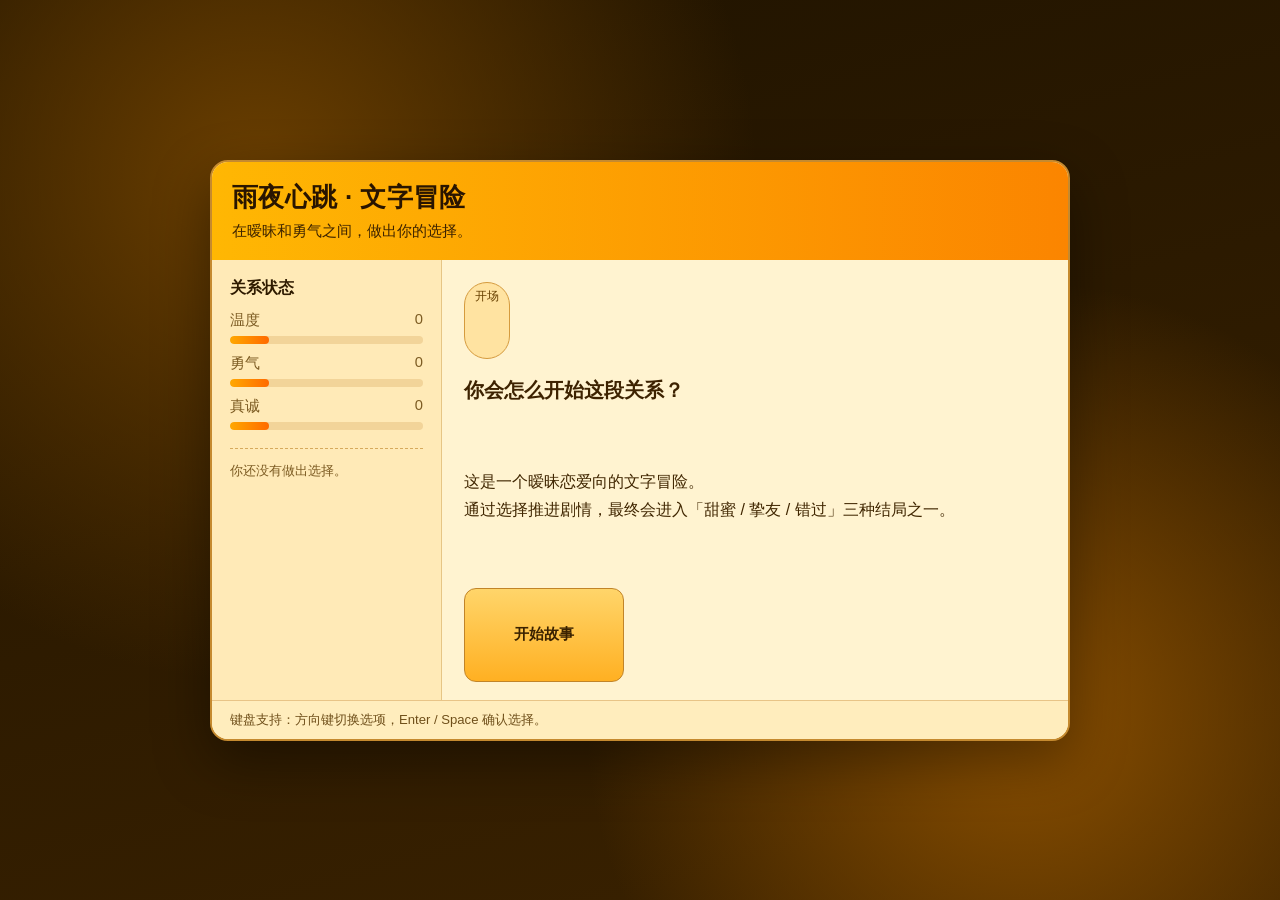
==== text_adventure_love/index.html @ 03f6a3eb "Add romance text adventure and Render static deployment config" ====
<!DOCTYPE html>
<html lang="zh-CN">
<head>
  <meta charset="UTF-8">
  <meta name="viewport" content="width=device-width, initial-scale=1.0">
  <title>雨夜心跳 · 文字冒险</title>
  <style>
    :root {
      --bg-1: #1f1300;
      --bg-2: #3b2200;
      --card: #fff3d0;
      --ink: #2f1b00;
      --accent: #ffb703;
      --accent-2: #fb8500;
      --line: #c58a2f;
      --muted: #7c5b22;
    }

    * {
      box-sizing: border-box;
    }

    body {
      margin: 0;
      min-height: 100vh;
      font-family: "Segoe UI", "Microsoft YaHei", sans-serif;
      background:
        radial-gradient(circle at 20% 20%, #6b3f00 0%, transparent 40%),
        radial-gradient(circle at 80% 80%, #8a4f00 0%, transparent 35%),
        linear-gradient(165deg, var(--bg-1), var(--bg-2));
      color: var(--ink);
      display: grid;
      place-items: center;
      padding: 20px;
    }

    .app {
      width: min(860px, 100%);
      background: var(--card);
      border: 2px solid var(--line);
      border-radius: 18px;
      box-shadow: 0 20px 55px rgb(0 0 0 / 40%);
      overflow: hidden;
    }

    .top {
      padding: 18px 20px;
      background: linear-gradient(90deg, var(--accent), var(--accent-2));
      color: #291500;
    }

    .title {
      margin: 0;
      font-size: clamp(1.2rem, 2.2vw, 1.6rem);
      letter-spacing: 0.4px;
      font-weight: 800;
    }

    .sub {
      margin: 6px 0 0;
      font-size: 0.95rem;
      opacity: 0.9;
    }

    .layout {
      display: grid;
      grid-template-columns: 230px 1fr;
      gap: 0;
    }

    .panel {
      border-right: 1px solid #e6c585;
      padding: 18px;
      background: #ffeab7;
    }

    .panel h2 {
      margin: 0 0 12px;
      font-size: 1rem;
    }

    .stat {
      margin: 10px 0;
      display: grid;
      gap: 6px;
    }

    .stat-row {
      display: flex;
      justify-content: space-between;
      font-size: 0.92rem;
      color: var(--muted);
    }

    .bar {
      height: 8px;
      background: #f2d499;
      border-radius: 999px;
      overflow: hidden;
    }

    .bar-fill {
      height: 100%;
      width: 0;
      border-radius: 999px;
      background: linear-gradient(90deg, #ffa800, #ff6a00);
      transition: width 180ms ease;
    }

    .history-box {
      margin-top: 18px;
      padding-top: 12px;
      border-top: 1px dashed #d6aa5d;
      font-size: 0.84rem;
      color: var(--muted);
      line-height: 1.45;
    }

    .story {
      padding: 22px 22px 18px;
      display: grid;
      gap: 16px;
      min-height: 440px;
    }

    .badge {
      display: inline-block;
      padding: 5px 10px;
      background: #ffe3a1;
      border: 1px solid #d59b3e;
      border-radius: 999px;
      font-size: 0.78rem;
      color: #684000;
      width: fit-content;
    }

    .scene-title {
      margin: 2px 0 0;
      font-size: clamp(1.05rem, 2vw, 1.25rem);
      color: #3d2200;
    }

    .scene-text {
      margin: 0;
      font-size: 1rem;
      line-height: 1.72;
      color: #402600;
      white-space: pre-line;
    }

    .choices {
      margin-top: auto;
      display: grid;
      gap: 10px;
    }

    .choice-btn,
    .action-btn {
      border: 1px solid #c18428;
      border-radius: 12px;
      padding: 11px 12px;
      font-size: 0.95rem;
      text-align: left;
      background: #fff7de;
      color: #3a2200;
      cursor: pointer;
      transition: transform 120ms ease, box-shadow 120ms ease, background 120ms ease;
    }

    .choice-btn:hover,
    .action-btn:hover {
      background: #fff0c8;
      transform: translateY(-1px);
    }

    .choice-btn.selected {
      background: #ffd577;
      border-color: #a36008;
      box-shadow: inset 0 0 0 2px #ffecbe;
    }

    .action-btn {
      width: fit-content;
      min-width: 160px;
      text-align: center;
      font-weight: 700;
      background: linear-gradient(180deg, #ffd56a, #ffb022);
    }

    .foot {
      border-top: 1px solid #e8c487;
      padding: 10px 18px;
      font-size: 0.82rem;
      color: #6f4f1a;
      background: #ffedbd;
    }

    .ending-card {
      background: #fff3d8;
      border: 1px solid #d9a14c;
      border-radius: 12px;
      padding: 14px;
    }

    .ending-title {
      margin: 0 0 8px;
      color: #5e3400;
      font-size: 1.05rem;
    }

    @media (max-width: 760px) {
      .layout {
        grid-template-columns: 1fr;
      }

      .panel {
        border-right: none;
        border-bottom: 1px solid #e6c585;
      }

      .story {
        min-height: 360px;
      }
    }
  </style>
</head>
<body>
  <main class="app">
    <header class="top">
      <h1 class="title">雨夜心跳 · 文字冒险</h1>
      <p class="sub">在暧昧和勇气之间，做出你的选择。</p>
    </header>

    <section class="layout">
      <aside class="panel">
        <h2>关系状态</h2>
        <div class="stat">
          <div class="stat-row"><span>温度</span><span id="warmth-label">0</span></div>
          <div class="bar"><div id="warmth-bar" class="bar-fill"></div></div>
        </div>
        <div class="stat">
          <div class="stat-row"><span>勇气</span><span id="courage-label">0</span></div>
          <div class="bar"><div id="courage-bar" class="bar-fill"></div></div>
        </div>
        <div class="stat">
          <div class="stat-row"><span>真诚</span><span id="sincerity-label">0</span></div>
          <div class="bar"><div id="sincerity-bar" class="bar-fill"></div></div>
        </div>

        <div class="history-box" id="history-box">你还没有做出选择。</div>
      </aside>

      <article class="story" id="story-root"></article>
    </section>

    <footer class="foot">
      键盘支持：方向键切换选项，Enter / Space 确认选择。
    </footer>
  </main>

  <script>
    const STORY = {
      opening: {
        badge: "第一幕",
        title: "雨夜站台",
        text: "晚自习后，突如其来的大雨把你和林月困在同一个公交站台。\n她的书包已经湿了半边，正抱着臂膀发呆。",
        options: [
          {
            text: "把伞递给她，一起走到站台里侧。",
            effects: { warmth: 1, courage: 1 },
            next: "umbrella_walk"
          },
          {
            text: "提议去便利店躲雨，顺便聊聊天。",
            effects: { courage: 1, sincerity: 1 },
            next: "store_chat"
          },
          {
            text: "先沉默，回家后再发消息解释。",
            effects: { sincerity: 1, warmth: -1 },
            next: "detour"
          }
        ]
      },
      umbrella_walk: {
        badge: "第二幕",
        title: "同一把伞",
        text: "雨声很近，你们肩膀偶尔碰到。林月笑着说，你今天好像比平时更大胆。",
        options: [
          {
            text: "把她送到小区门口，再目送她上楼。",
            effects: { warmth: 1 },
            next: "rehearsal"
          },
          {
            text: "在路口挥手告别，怕自己表现得太明显。",
            effects: { courage: 1, warmth: -1 },
            next: "rehearsal"
          }
        ]
      },
      store_chat: {
        badge: "第二幕",
        title: "暖灯便利店",
        text: "你们坐在热饮区，她说最近社团演出压力很大，怕上台失误。",
        options: [
          {
            text: "认真听她说完，告诉她你会去现场支持。",
            effects: { warmth: 1, sincerity: 1 },
            next: "rehearsal"
          },
          {
            text: "故意开点玩笑，让她先放松下来。",
            effects: { courage: 1 },
            next: "rehearsal"
          }
        ]
      },
      detour: {
        badge: "第二幕",
        title: "延迟的消息",
        text: "你回到家才发消息：'刚才不是不想理你，是我有点紧张。'\n林月回了一个表情包，问你周末有没有空。",
        options: [
          {
            text: "直接约她出来，当面把话说清楚。",
            effects: { sincerity: 2, courage: 1 },
            next: "message_night"
          },
          {
            text: "继续在聊天框里打太极，不正面回应。",
            effects: { sincerity: -1 },
            next: "message_night"
          }
        ]
      },
      rehearsal: {
        badge: "第三幕",
        title: "彩排前夜",
        text: "演出前一天，她发来语音：'你会来吗？我有点怕。'",
        options: [
          {
            text: "回复：'我会在第一排。你抬头就能看到我。'",
            effects: { warmth: 1, courage: 1 },
            next: "festival"
          },
          {
            text: "只发一句加油，告诉她你可能会迟到。",
            effects: { sincerity: 1 },
            next: "festival"
          }
        ]
      },
      message_night: {
        badge: "第三幕",
        title: "夜风和奶茶",
        text: "你们在校门口的小店碰面。她低头戳着奶茶杯，说其实她也在等你主动。",
        options: [
          {
            text: "承认自己一直在意她，只是怕太快。",
            effects: { warmth: 1, sincerity: 1 },
            next: "festival"
          },
          {
            text: "把话题岔开，说先做朋友也挺好。",
            effects: { warmth: 1 },
            next: "festival"
          }
        ]
      },
      festival: {
        badge: "终幕",
        title: "演出散场",
        text: "人群散去，只剩舞台边的暖光。林月抱着花束看着你，像在等最后一句话。",
        options: [
          {
            text: "鼓起勇气，当面说出心意。",
            effects: { courage: 2, sincerity: 1 },
            next: "ending_check"
          },
          {
            text: "把心意写在便签里，轻轻塞进她手里。",
            effects: { warmth: 1, sincerity: 1 },
            next: "ending_check"
          },
          {
            text: "什么也不说，约她下次再见。",
            effects: { warmth: 1 },
            next: "ending_check"
          }
        ]
      }
    };

    const ENDINGS = {
      sweet: {
        title: "甜蜜结局：同频心动",
        text: "她笑着打断你：'我等这句话很久了。'\n你们并肩走出礼堂，雨停了，路灯把影子拉得很近。"
      },
      friend: {
        title: "挚友结局：慢慢靠近",
        text: "她说：'你真的很真诚，我很珍惜你。'\n你们还没立刻成为恋人，但约好了继续把彼此放在生活的前排。"
      },
      missed: {
        title: "错过结局：下一次再勇敢",
        text: "她礼貌地点头，和你并肩走了一段。\n你们都明白今晚还差一点点勇气，但故事并没有就此结束。"
      }
    };

    const state = {
      mode: "menu",
      currentNode: "opening",
      selectedOption: 0,
      stats: { warmth: 0, courage: 0, sincerity: 0 },
      history: [],
      endingKey: null,
      virtualTimeMs: 0
    };

    const storyRoot = document.getElementById("story-root");
    const historyBox = document.getElementById("history-box");
    const warmthBar = document.getElementById("warmth-bar");
    const courageBar = document.getElementById("courage-bar");
    const sincerityBar = document.getElementById("sincerity-bar");
    const warmthLabel = document.getElementById("warmth-label");
    const courageLabel = document.getElementById("courage-label");
    const sincerityLabel = document.getElementById("sincerity-label");

    function clamp(v, min, max) {
      return Math.max(min, Math.min(max, v));
    }

    function addEffects(effects) {
      for (const [k, v] of Object.entries(effects || {})) {
        state.stats[k] = clamp((state.stats[k] || 0) + v, -2, 8);
      }
    }

    function updateStats() {
      warmthLabel.textContent = state.stats.warmth;
      courageLabel.textContent = state.stats.courage;
      sincerityLabel.textContent = state.stats.sincerity;

      warmthBar.style.width = `${clamp((state.stats.warmth + 2) * 10, 0, 100)}%`;
      courageBar.style.width = `${clamp((state.stats.courage + 2) * 10, 0, 100)}%`;
      sincerityBar.style.width = `${clamp((state.stats.sincerity + 2) * 10, 0, 100)}%`;
    }

    function pushHistory(text) {
      state.history.push(text);
      state.history = state.history.slice(-4);
      historyBox.textContent = state.history.length
        ? state.history.join(" | ")
        : "你还没有做出选择。";
    }

    function resolveEnding() {
      const { warmth, courage, sincerity } = state.stats;
      if (warmth >= 3 && courage >= 4) {
        state.endingKey = "sweet";
      } else if (sincerity >= 4 && warmth >= 2) {
        state.endingKey = "friend";
      } else {
        state.endingKey = "missed";
      }
      state.mode = "ended";
    }

    function choose(index) {
      if (state.mode !== "playing") return;
      const node = STORY[state.currentNode];
      const option = node.options[index];
      if (!option) return;

      addEffects(option.effects);
      pushHistory(option.text);

      if (option.next === "ending_check") {
        resolveEnding();
      } else {
        state.currentNode = option.next;
        state.selectedOption = 0;
      }
      render();
    }

    function startGame() {
      state.mode = "playing";
      state.currentNode = "opening";
      state.selectedOption = 0;
      state.endingKey = null;
      state.stats = { warmth: 0, courage: 0, sincerity: 0 };
      state.history = [];
      render();
    }

    function renderMenu() {
      storyRoot.innerHTML = `
        <span class="badge">开场</span>
        <h2 class="scene-title">你会怎么开始这段关系？</h2>
        <p class="scene-text">这是一个暧昧恋爱向的文字冒险。\n通过选择推进剧情，最终会进入「甜蜜 / 挚友 / 错过」三种结局之一。</p>
        <button id="start-btn" class="action-btn" type="button">开始故事</button>
      `;

      document.getElementById("start-btn").addEventListener("click", startGame);
    }

    function renderStory() {
      const node = STORY[state.currentNode];
      const optionsHtml = node.options.map((opt, i) => {
        const selected = i === state.selectedOption ? "selected" : "";
        return `<button class="choice-btn ${selected}" data-choice="${i}" type="button">${opt.text}</button>`;
      }).join("");

      storyRoot.innerHTML = `
        <span class="badge">${node.badge}</span>
        <h2 class="scene-title">${node.title}</h2>
        <p class="scene-text">${node.text}</p>
        <div class="choices">${optionsHtml}</div>
      `;

      for (const btn of storyRoot.querySelectorAll("[data-choice]")) {
        btn.addEventListener("click", (event) => {
          const idx = Number(event.currentTarget.getAttribute("data-choice"));
          choose(idx);
        });
      }
    }

    function renderEnding() {
      const ending = ENDINGS[state.endingKey];
      storyRoot.innerHTML = `
        <span class="badge">结局</span>
        <div class="ending-card">
          <h2 class="ending-title">${ending.title}</h2>
          <p class="scene-text">${ending.text}</p>
        </div>
        <button id="restart-btn" class="action-btn" type="button">再玩一次</button>
      `;
      document.getElementById("restart-btn").addEventListener("click", startGame);
    }

    function render() {
      updateStats();
      if (state.mode === "menu") {
        renderMenu();
      } else if (state.mode === "playing") {
        renderStory();
      } else {
        renderEnding();
      }
    }

    window.addEventListener("keydown", (event) => {
      if (event.key === "F5") return;
      if (state.mode === "menu") {
        if (event.key === "Enter" || event.key === " ") {
          event.preventDefault();
          startGame();
        }
        return;
      }

      if (state.mode === "ended") {
        if (event.key === "Enter" || event.key === " ") {
          event.preventDefault();
          startGame();
        }
        return;
      }

      const node = STORY[state.currentNode];
      if (!node || !node.options.length) return;

      if (event.key === "ArrowUp" || event.key === "ArrowLeft") {
        event.preventDefault();
        state.selectedOption = (state.selectedOption - 1 + node.options.length) % node.options.length;
        render();
      } else if (event.key === "ArrowDown" || event.key === "ArrowRight") {
        event.preventDefault();
        state.selectedOption = (state.selectedOption + 1) % node.options.length;
        render();
      } else if (event.key === "Enter" || event.key === " ") {
        event.preventDefault();
        choose(state.selectedOption);
      }
    });

    window.render_game_to_text = () => {
      const payload = {
        mode: state.mode,
        coordinateSystem: "N/A (text adventure, no 2D coordinates)",
        currentNode: state.currentNode,
        selectedOption: state.selectedOption,
        options: state.mode === "playing" ? STORY[state.currentNode].options.map((o) => o.text) : [],
        stats: state.stats,
        ending: state.endingKey,
        history: state.history.slice(-3),
        virtualTimeMs: state.virtualTimeMs
      };
      return JSON.stringify(payload, null, 2);
    };

    window.advanceTime = (ms) => {
      const step = Number(ms);
      state.virtualTimeMs += Number.isFinite(step) ? Math.max(0, step) : 0;
      return Promise.resolve();
    };

    render();
  </script>
</body>
</html>
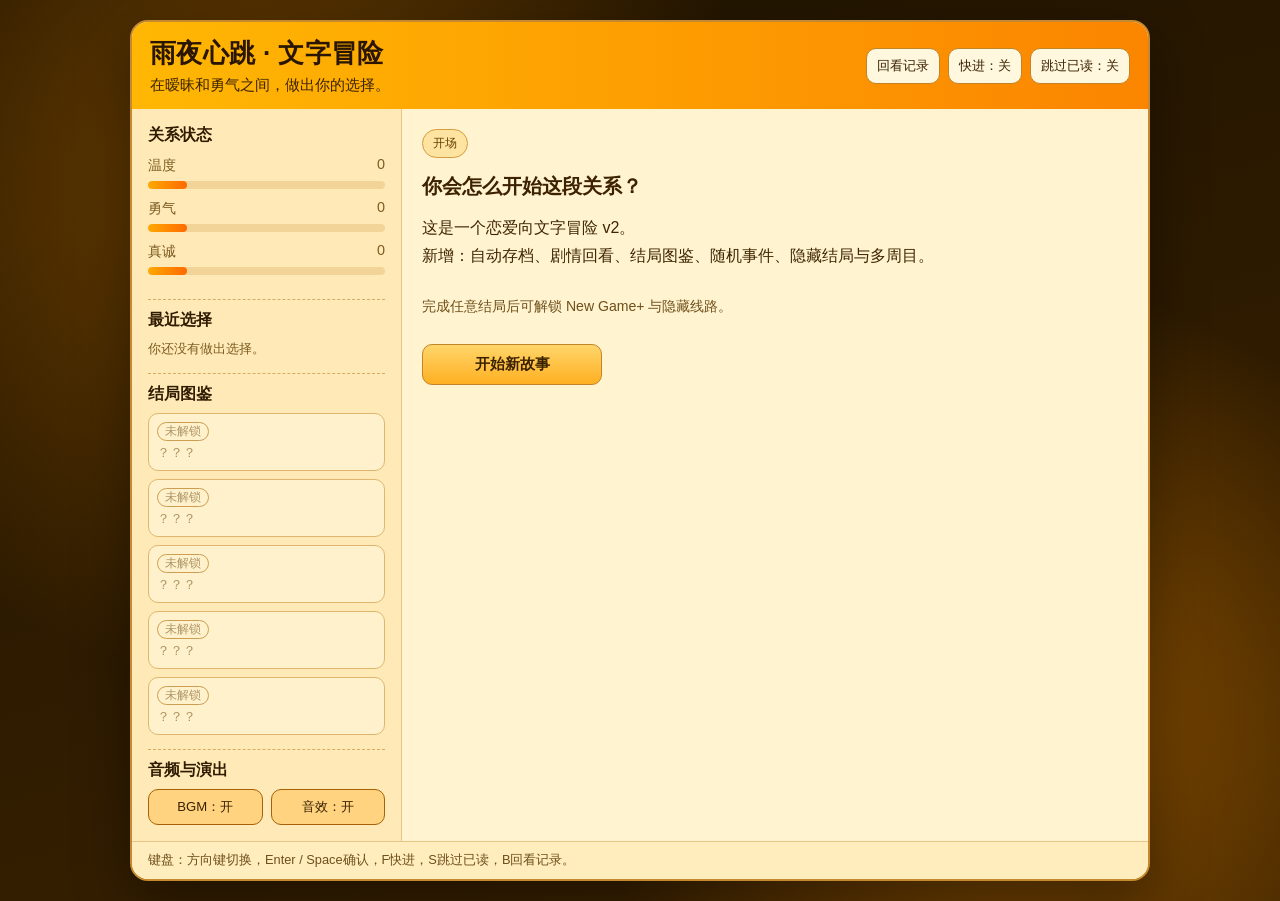
==== commit 81d14bda: "Upgrade web VN to v2 and add Pixiv visual assets" ====
--- a/text_adventure_love/index.html
+++ b/text_adventure_love/index.html
@@ -4,609 +4,65 @@
   <meta charset="UTF-8">
   <meta name="viewport" content="width=device-width, initial-scale=1.0">
   <title>雨夜心跳 · 文字冒险</title>
-  <style>
-    :root {
-      --bg-1: #1f1300;
-      --bg-2: #3b2200;
-      --card: #fff3d0;
-      --ink: #2f1b00;
-      --accent: #ffb703;
-      --accent-2: #fb8500;
-      --line: #c58a2f;
-      --muted: #7c5b22;
-    }
-
-    * {
-      box-sizing: border-box;
-    }
-
-    body {
-      margin: 0;
-      min-height: 100vh;
-      font-family: "Segoe UI", "Microsoft YaHei", sans-serif;
-      background:
-        radial-gradient(circle at 20% 20%, #6b3f00 0%, transparent 40%),
-        radial-gradient(circle at 80% 80%, #8a4f00 0%, transparent 35%),
-        linear-gradient(165deg, var(--bg-1), var(--bg-2));
-      color: var(--ink);
-      display: grid;
-      place-items: center;
-      padding: 20px;
-    }
-
-    .app {
-      width: min(860px, 100%);
-      background: var(--card);
-      border: 2px solid var(--line);
-      border-radius: 18px;
-      box-shadow: 0 20px 55px rgb(0 0 0 / 40%);
-      overflow: hidden;
-    }
-
-    .top {
-      padding: 18px 20px;
-      background: linear-gradient(90deg, var(--accent), var(--accent-2));
-      color: #291500;
-    }
-
-    .title {
-      margin: 0;
-      font-size: clamp(1.2rem, 2.2vw, 1.6rem);
-      letter-spacing: 0.4px;
-      font-weight: 800;
-    }
-
-    .sub {
-      margin: 6px 0 0;
-      font-size: 0.95rem;
-      opacity: 0.9;
-    }
-
-    .layout {
-      display: grid;
-      grid-template-columns: 230px 1fr;
-      gap: 0;
-    }
-
-    .panel {
-      border-right: 1px solid #e6c585;
-      padding: 18px;
-      background: #ffeab7;
-    }
-
-    .panel h2 {
-      margin: 0 0 12px;
-      font-size: 1rem;
-    }
-
-    .stat {
-      margin: 10px 0;
-      display: grid;
-      gap: 6px;
-    }
-
-    .stat-row {
-      display: flex;
-      justify-content: space-between;
-      font-size: 0.92rem;
-      color: var(--muted);
-    }
-
-    .bar {
-      height: 8px;
-      background: #f2d499;
-      border-radius: 999px;
-      overflow: hidden;
-    }
-
-    .bar-fill {
-      height: 100%;
-      width: 0;
-      border-radius: 999px;
-      background: linear-gradient(90deg, #ffa800, #ff6a00);
-      transition: width 180ms ease;
-    }
-
-    .history-box {
-      margin-top: 18px;
-      padding-top: 12px;
-      border-top: 1px dashed #d6aa5d;
-      font-size: 0.84rem;
-      color: var(--muted);
-      line-height: 1.45;
-    }
-
-    .story {
-      padding: 22px 22px 18px;
-      display: grid;
-      gap: 16px;
-      min-height: 440px;
-    }
-
-    .badge {
-      display: inline-block;
-      padding: 5px 10px;
-      background: #ffe3a1;
-      border: 1px solid #d59b3e;
-      border-radius: 999px;
-      font-size: 0.78rem;
-      color: #684000;
-      width: fit-content;
-    }
-
-    .scene-title {
-      margin: 2px 0 0;
-      font-size: clamp(1.05rem, 2vw, 1.25rem);
-      color: #3d2200;
-    }
-
-    .scene-text {
-      margin: 0;
-      font-size: 1rem;
-      line-height: 1.72;
-      color: #402600;
-      white-space: pre-line;
-    }
-
-    .choices {
-      margin-top: auto;
-      display: grid;
-      gap: 10px;
-    }
-
-    .choice-btn,
-    .action-btn {
-      border: 1px solid #c18428;
-      border-radius: 12px;
-      padding: 11px 12px;
-      font-size: 0.95rem;
-      text-align: left;
-      background: #fff7de;
-      color: #3a2200;
-      cursor: pointer;
-      transition: transform 120ms ease, box-shadow 120ms ease, background 120ms ease;
-    }
-
-    .choice-btn:hover,
-    .action-btn:hover {
-      background: #fff0c8;
-      transform: translateY(-1px);
-    }
-
-    .choice-btn.selected {
-      background: #ffd577;
-      border-color: #a36008;
-      box-shadow: inset 0 0 0 2px #ffecbe;
-    }
-
-    .action-btn {
-      width: fit-content;
-      min-width: 160px;
-      text-align: center;
-      font-weight: 700;
-      background: linear-gradient(180deg, #ffd56a, #ffb022);
-    }
-
-    .foot {
-      border-top: 1px solid #e8c487;
-      padding: 10px 18px;
-      font-size: 0.82rem;
-      color: #6f4f1a;
-      background: #ffedbd;
-    }
-
-    .ending-card {
-      background: #fff3d8;
-      border: 1px solid #d9a14c;
-      border-radius: 12px;
-      padding: 14px;
-    }
-
-    .ending-title {
-      margin: 0 0 8px;
-      color: #5e3400;
-      font-size: 1.05rem;
-    }
-
-    @media (max-width: 760px) {
-      .layout {
-        grid-template-columns: 1fr;
-      }
-
-      .panel {
-        border-right: none;
-        border-bottom: 1px solid #e6c585;
-      }
-
-      .story {
-        min-height: 360px;
-      }
-    }
-  </style>
+  <link rel="icon" href="data:,">
+  <link rel="stylesheet" href="./styles.css">
 </head>
 <body>
   <main class="app">
     <header class="top">
-      <h1 class="title">雨夜心跳 · 文字冒险</h1>
-      <p class="sub">在暧昧和勇气之间，做出你的选择。</p>
+      <div class="brand">
+        <h1 class="title">雨夜心跳 · 文字冒险</h1>
+        <p class="sub">在暧昧和勇气之间，做出你的选择。</p>
+      </div>
+      <div class="header-actions">
+        <button id="backlog-btn" class="mini-btn" type="button">回看记录</button>
+        <button id="fast-btn" class="mini-btn" type="button">快进：关</button>
+        <button id="skip-btn" class="mini-btn" type="button">跳过已读：关</button>
+      </div>
     </header>
 
     <section class="layout">
       <aside class="panel">
-        <h2>关系状态</h2>
-        <div class="stat">
-          <div class="stat-row"><span>温度</span><span id="warmth-label">0</span></div>
-          <div class="bar"><div id="warmth-bar" class="bar-fill"></div></div>
-        </div>
-        <div class="stat">
-          <div class="stat-row"><span>勇气</span><span id="courage-label">0</span></div>
-          <div class="bar"><div id="courage-bar" class="bar-fill"></div></div>
-        </div>
-        <div class="stat">
-          <div class="stat-row"><span>真诚</span><span id="sincerity-label">0</span></div>
-          <div class="bar"><div id="sincerity-bar" class="bar-fill"></div></div>
-        </div>
+        <section>
+          <h2>关系状态</h2>
+          <div id="stats-root"></div>
+        </section>
 
-        <div class="history-box" id="history-box">你还没有做出选择。</div>
+        <section class="panel-block">
+          <h3>最近选择</h3>
+          <div class="history-box" id="history-box">你还没有做出选择。</div>
+        </section>
+
+        <section class="panel-block">
+          <h3>结局图鉴</h3>
+          <div id="gallery-root" class="gallery-list"></div>
+        </section>
+
+        <section class="panel-block">
+          <h3>音频与演出</h3>
+          <div class="toggle-grid">
+            <button id="bgm-toggle" class="mini-btn" type="button">BGM：开</button>
+            <button id="sfx-toggle" class="mini-btn" type="button">音效：开</button>
+          </div>
+        </section>
       </aside>
 
       <article class="story" id="story-root"></article>
     </section>
 
     <footer class="foot">
-      键盘支持：方向键切换选项，Enter / Space 确认选择。
+      键盘：方向键切换，Enter / Space确认，F快进，S跳过已读，B回看记录。
     </footer>
   </main>
 
-  <script>
-    const STORY = {
-      opening: {
-        badge: "第一幕",
-        title: "雨夜站台",
-        text: "晚自习后，突如其来的大雨把你和林月困在同一个公交站台。\n她的书包已经湿了半边，正抱着臂膀发呆。",
-        options: [
-          {
-            text: "把伞递给她，一起走到站台里侧。",
-            effects: { warmth: 1, courage: 1 },
-            next: "umbrella_walk"
-          },
-          {
-            text: "提议去便利店躲雨，顺便聊聊天。",
-            effects: { courage: 1, sincerity: 1 },
-            next: "store_chat"
-          },
-          {
-            text: "先沉默，回家后再发消息解释。",
-            effects: { sincerity: 1, warmth: -1 },
-            next: "detour"
-          }
-        ]
-      },
-      umbrella_walk: {
-        badge: "第二幕",
-        title: "同一把伞",
-        text: "雨声很近，你们肩膀偶尔碰到。林月笑着说，你今天好像比平时更大胆。",
-        options: [
-          {
-            text: "把她送到小区门口，再目送她上楼。",
-            effects: { warmth: 1 },
-            next: "rehearsal"
-          },
-          {
-            text: "在路口挥手告别，怕自己表现得太明显。",
-            effects: { courage: 1, warmth: -1 },
-            next: "rehearsal"
-          }
-        ]
-      },
-      store_chat: {
-        badge: "第二幕",
-        title: "暖灯便利店",
-        text: "你们坐在热饮区，她说最近社团演出压力很大，怕上台失误。",
-        options: [
-          {
-            text: "认真听她说完，告诉她你会去现场支持。",
-            effects: { warmth: 1, sincerity: 1 },
-            next: "rehearsal"
-          },
-          {
-            text: "故意开点玩笑，让她先放松下来。",
-            effects: { courage: 1 },
-            next: "rehearsal"
-          }
-        ]
-      },
-      detour: {
-        badge: "第二幕",
-        title: "延迟的消息",
-        text: "你回到家才发消息：'刚才不是不想理你，是我有点紧张。'\n林月回了一个表情包，问你周末有没有空。",
-        options: [
-          {
-            text: "直接约她出来，当面把话说清楚。",
-            effects: { sincerity: 2, courage: 1 },
-            next: "message_night"
-          },
-          {
-            text: "继续在聊天框里打太极，不正面回应。",
-            effects: { sincerity: -1 },
-            next: "message_night"
-          }
-        ]
-      },
-      rehearsal: {
-        badge: "第三幕",
-        title: "彩排前夜",
-        text: "演出前一天，她发来语音：'你会来吗？我有点怕。'",
-        options: [
-          {
-            text: "回复：'我会在第一排。你抬头就能看到我。'",
-            effects: { warmth: 1, courage: 1 },
-            next: "festival"
-          },
-          {
-            text: "只发一句加油，告诉她你可能会迟到。",
-            effects: { sincerity: 1 },
-            next: "festival"
-          }
-        ]
-      },
-      message_night: {
-        badge: "第三幕",
-        title: "夜风和奶茶",
-        text: "你们在校门口的小店碰面。她低头戳着奶茶杯，说其实她也在等你主动。",
-        options: [
-          {
-            text: "承认自己一直在意她，只是怕太快。",
-            effects: { warmth: 1, sincerity: 1 },
-            next: "festival"
-          },
-          {
-            text: "把话题岔开，说先做朋友也挺好。",
-            effects: { warmth: 1 },
-            next: "festival"
-          }
-        ]
-      },
-      festival: {
-        badge: "终幕",
-        title: "演出散场",
-        text: "人群散去，只剩舞台边的暖光。林月抱着花束看着你，像在等最后一句话。",
-        options: [
-          {
-            text: "鼓起勇气，当面说出心意。",
-            effects: { courage: 2, sincerity: 1 },
-            next: "ending_check"
-          },
-          {
-            text: "把心意写在便签里，轻轻塞进她手里。",
-            effects: { warmth: 1, sincerity: 1 },
-            next: "ending_check"
-          },
-          {
-            text: "什么也不说，约她下次再见。",
-            effects: { warmth: 1 },
-            next: "ending_check"
-          }
-        ]
-      }
-    };
+  <dialog id="backlog-dialog" class="backlog-dialog">
+    <header class="dialog-head">
+      <h2>剧情回看</h2>
+      <button id="close-backlog-btn" class="mini-btn" type="button">关闭</button>
+    </header>
+    <div id="backlog-list" class="backlog-list"></div>
+  </dialog>
 
-    const ENDINGS = {
-      sweet: {
-        title: "甜蜜结局：同频心动",
-        text: "她笑着打断你：'我等这句话很久了。'\n你们并肩走出礼堂，雨停了，路灯把影子拉得很近。"
-      },
-      friend: {
-        title: "挚友结局：慢慢靠近",
-        text: "她说：'你真的很真诚，我很珍惜你。'\n你们还没立刻成为恋人，但约好了继续把彼此放在生活的前排。"
-      },
-      missed: {
-        title: "错过结局：下一次再勇敢",
-        text: "她礼貌地点头，和你并肩走了一段。\n你们都明白今晚还差一点点勇气，但故事并没有就此结束。"
-      }
-    };
-
-    const state = {
-      mode: "menu",
-      currentNode: "opening",
-      selectedOption: 0,
-      stats: { warmth: 0, courage: 0, sincerity: 0 },
-      history: [],
-      endingKey: null,
-      virtualTimeMs: 0
-    };
-
-    const storyRoot = document.getElementById("story-root");
-    const historyBox = document.getElementById("history-box");
-    const warmthBar = document.getElementById("warmth-bar");
-    const courageBar = document.getElementById("courage-bar");
-    const sincerityBar = document.getElementById("sincerity-bar");
-    const warmthLabel = document.getElementById("warmth-label");
-    const courageLabel = document.getElementById("courage-label");
-    const sincerityLabel = document.getElementById("sincerity-label");
-
-    function clamp(v, min, max) {
-      return Math.max(min, Math.min(max, v));
-    }
-
-    function addEffects(effects) {
-      for (const [k, v] of Object.entries(effects || {})) {
-        state.stats[k] = clamp((state.stats[k] || 0) + v, -2, 8);
-      }
-    }
-
-    function updateStats() {
-      warmthLabel.textContent = state.stats.warmth;
-      courageLabel.textContent = state.stats.courage;
-      sincerityLabel.textContent = state.stats.sincerity;
-
-      warmthBar.style.width = `${clamp((state.stats.warmth + 2) * 10, 0, 100)}%`;
-      courageBar.style.width = `${clamp((state.stats.courage + 2) * 10, 0, 100)}%`;
-      sincerityBar.style.width = `${clamp((state.stats.sincerity + 2) * 10, 0, 100)}%`;
-    }
-
-    function pushHistory(text) {
-      state.history.push(text);
-      state.history = state.history.slice(-4);
-      historyBox.textContent = state.history.length
-        ? state.history.join(" | ")
-        : "你还没有做出选择。";
-    }
-
-    function resolveEnding() {
-      const { warmth, courage, sincerity } = state.stats;
-      if (warmth >= 3 && courage >= 4) {
-        state.endingKey = "sweet";
-      } else if (sincerity >= 4 && warmth >= 2) {
-        state.endingKey = "friend";
-      } else {
-        state.endingKey = "missed";
-      }
-      state.mode = "ended";
-    }
-
-    function choose(index) {
-      if (state.mode !== "playing") return;
-      const node = STORY[state.currentNode];
-      const option = node.options[index];
-      if (!option) return;
-
-      addEffects(option.effects);
-      pushHistory(option.text);
-
-      if (option.next === "ending_check") {
-        resolveEnding();
-      } else {
-        state.currentNode = option.next;
-        state.selectedOption = 0;
-      }
-      render();
-    }
-
-    function startGame() {
-      state.mode = "playing";
-      state.currentNode = "opening";
-      state.selectedOption = 0;
-      state.endingKey = null;
-      state.stats = { warmth: 0, courage: 0, sincerity: 0 };
-      state.history = [];
-      render();
-    }
-
-    function renderMenu() {
-      storyRoot.innerHTML = `
-        <span class="badge">开场</span>
-        <h2 class="scene-title">你会怎么开始这段关系？</h2>
-        <p class="scene-text">这是一个暧昧恋爱向的文字冒险。\n通过选择推进剧情，最终会进入「甜蜜 / 挚友 / 错过」三种结局之一。</p>
-        <button id="start-btn" class="action-btn" type="button">开始故事</button>
-      `;
-
-      document.getElementById("start-btn").addEventListener("click", startGame);
-    }
-
-    function renderStory() {
-      const node = STORY[state.currentNode];
-      const optionsHtml = node.options.map((opt, i) => {
-        const selected = i === state.selectedOption ? "selected" : "";
-        return `<button class="choice-btn ${selected}" data-choice="${i}" type="button">${opt.text}</button>`;
-      }).join("");
-
-      storyRoot.innerHTML = `
-        <span class="badge">${node.badge}</span>
-        <h2 class="scene-title">${node.title}</h2>
-        <p class="scene-text">${node.text}</p>
-        <div class="choices">${optionsHtml}</div>
-      `;
-
-      for (const btn of storyRoot.querySelectorAll("[data-choice]")) {
-        btn.addEventListener("click", (event) => {
-          const idx = Number(event.currentTarget.getAttribute("data-choice"));
-          choose(idx);
-        });
-      }
-    }
-
-    function renderEnding() {
-      const ending = ENDINGS[state.endingKey];
-      storyRoot.innerHTML = `
-        <span class="badge">结局</span>
-        <div class="ending-card">
-          <h2 class="ending-title">${ending.title}</h2>
-          <p class="scene-text">${ending.text}</p>
-        </div>
-        <button id="restart-btn" class="action-btn" type="button">再玩一次</button>
-      `;
-      document.getElementById("restart-btn").addEventListener("click", startGame);
-    }
-
-    function render() {
-      updateStats();
-      if (state.mode === "menu") {
-        renderMenu();
-      } else if (state.mode === "playing") {
-        renderStory();
-      } else {
-        renderEnding();
-      }
-    }
-
-    window.addEventListener("keydown", (event) => {
-      if (event.key === "F5") return;
-      if (state.mode === "menu") {
-        if (event.key === "Enter" || event.key === " ") {
-          event.preventDefault();
-          startGame();
-        }
-        return;
-      }
-
-      if (state.mode === "ended") {
-        if (event.key === "Enter" || event.key === " ") {
-          event.preventDefault();
-          startGame();
-        }
-        return;
-      }
-
-      const node = STORY[state.currentNode];
-      if (!node || !node.options.length) return;
-
-      if (event.key === "ArrowUp" || event.key === "ArrowLeft") {
-        event.preventDefault();
-        state.selectedOption = (state.selectedOption - 1 + node.options.length) % node.options.length;
-        render();
-      } else if (event.key === "ArrowDown" || event.key === "ArrowRight") {
-        event.preventDefault();
-        state.selectedOption = (state.selectedOption + 1) % node.options.length;
-        render();
-      } else if (event.key === "Enter" || event.key === " ") {
-        event.preventDefault();
-        choose(state.selectedOption);
-      }
-    });
-
-    window.render_game_to_text = () => {
-      const payload = {
-        mode: state.mode,
-        coordinateSystem: "N/A (text adventure, no 2D coordinates)",
-        currentNode: state.currentNode,
-        selectedOption: state.selectedOption,
-        options: state.mode === "playing" ? STORY[state.currentNode].options.map((o) => o.text) : [],
-        stats: state.stats,
-        ending: state.endingKey,
-        history: state.history.slice(-3),
-        virtualTimeMs: state.virtualTimeMs
-      };
-      return JSON.stringify(payload, null, 2);
-    };
-
-    window.advanceTime = (ms) => {
-      const step = Number(ms);
-      state.virtualTimeMs += Number.isFinite(step) ? Math.max(0, step) : 0;
-      return Promise.resolve();
-    };
-
-    render();
-  </script>
+  <script type="module" src="./ui.js"></script>
 </body>
 </html>
--- a/text_adventure_love/styles.css
+++ b/text_adventure_love/styles.css
@@ -0,0 +1,450 @@
+:root {
+  --bg-1: #1f1300;
+  --bg-2: #3b2200;
+  --card: #fff3d0;
+  --ink: #2f1b00;
+  --accent: #ffb703;
+  --accent-2: #fb8500;
+  --line: #c58a2f;
+  --muted: #7c5b22;
+  --positive: #3a7d2d;
+  --warn: #a05500;
+}
+
+* {
+  box-sizing: border-box;
+}
+
+body {
+  margin: 0;
+  min-height: 100vh;
+  font-family: "Segoe UI", "Microsoft YaHei", sans-serif;
+  background:
+    radial-gradient(circle at 20% 20%, #6b3f00 0%, transparent 40%),
+    radial-gradient(circle at 80% 80%, #8a4f00 0%, transparent 35%),
+    linear-gradient(165deg, var(--bg-1), var(--bg-2));
+  color: var(--ink);
+  display: grid;
+  place-items: center;
+  padding: 20px;
+}
+
+.app {
+  width: min(1020px, 100%);
+  background: var(--card);
+  border: 2px solid var(--line);
+  border-radius: 18px;
+  box-shadow: 0 20px 55px rgb(0 0 0 / 40%);
+  overflow: hidden;
+}
+
+.top {
+  padding: 14px 18px;
+  background: linear-gradient(90deg, var(--accent), var(--accent-2));
+  color: #291500;
+  display: flex;
+  justify-content: space-between;
+  gap: 12px;
+  align-items: center;
+  flex-wrap: wrap;
+}
+
+.title {
+  margin: 0;
+  font-size: clamp(1.2rem, 2.2vw, 1.6rem);
+  letter-spacing: 0.4px;
+  font-weight: 800;
+}
+
+.sub {
+  margin: 5px 0 0;
+  font-size: 0.92rem;
+  opacity: 0.9;
+}
+
+.header-actions {
+  display: flex;
+  gap: 8px;
+  flex-wrap: wrap;
+}
+
+.layout {
+  display: grid;
+  grid-template-columns: 270px 1fr;
+  gap: 0;
+}
+
+.panel {
+  border-right: 1px solid #e6c585;
+  padding: 16px;
+  background: #ffeab7;
+  display: grid;
+  align-content: start;
+  gap: 14px;
+}
+
+.panel h2,
+.panel h3 {
+  margin: 0 0 8px;
+  font-size: 0.98rem;
+}
+
+.panel-block {
+  border-top: 1px dashed #d7ab62;
+  padding-top: 10px;
+}
+
+.stat {
+  margin: 10px 0;
+  display: grid;
+  gap: 6px;
+}
+
+.stat-row {
+  display: flex;
+  justify-content: space-between;
+  font-size: 0.9rem;
+  color: var(--muted);
+}
+
+.bar {
+  height: 8px;
+  background: #f2d499;
+  border-radius: 999px;
+  overflow: hidden;
+}
+
+.bar-fill {
+  height: 100%;
+  width: 0;
+  border-radius: 999px;
+  background: linear-gradient(90deg, #ffa800, #ff6a00);
+  transition: width 200ms ease;
+}
+
+.history-box {
+  font-size: 0.82rem;
+  color: var(--muted);
+  line-height: 1.5;
+  white-space: pre-line;
+}
+
+.gallery-list {
+  display: grid;
+  gap: 8px;
+}
+
+.gallery-item {
+  font-size: 0.8rem;
+  border: 1px solid #d3a353;
+  border-radius: 10px;
+  padding: 8px;
+  background: #fff4d3;
+}
+
+.gallery-item.locked {
+  color: #8f7548;
+  opacity: 0.72;
+}
+
+.gallery-item .tag {
+  display: inline-block;
+  margin-bottom: 4px;
+  padding: 1px 7px;
+  border-radius: 999px;
+  border: 1px solid #bb812a;
+  font-size: 0.72rem;
+}
+
+.story {
+  padding: 20px;
+  display: grid;
+  min-height: 500px;
+}
+
+.scene-card {
+  display: grid;
+  gap: 14px;
+  align-content: start;
+  animation: sceneIn 250ms ease;
+}
+
+.scene-visual {
+  position: relative;
+  width: 100%;
+  aspect-ratio: 16 / 6.2;
+  border-radius: 12px;
+  overflow: hidden;
+  border: 1px solid #d9a860;
+  background: #e7d7af;
+}
+
+.bg-img {
+  width: 100%;
+  height: 100%;
+  object-fit: cover;
+  display: block;
+  filter: saturate(0.92) contrast(1.02) brightness(0.9);
+}
+
+.visual-overlay {
+  position: absolute;
+  inset: 0;
+  background:
+    linear-gradient(95deg, rgb(29 18 0 / 52%) 0%, rgb(29 18 0 / 8%) 58%, rgb(29 18 0 / 38%) 100%),
+    linear-gradient(180deg, transparent 0%, rgb(17 10 0 / 25%) 100%);
+}
+
+.portrait-img {
+  position: absolute;
+  right: 10px;
+  bottom: 0;
+  height: min(100%, 300px);
+  width: auto;
+  max-width: 42%;
+  filter: drop-shadow(0 8px 18px rgb(0 0 0 / 45%));
+  transform: translateY(2px);
+}
+
+@keyframes sceneIn {
+  from {
+    opacity: 0;
+    transform: translateY(6px);
+  }
+
+  to {
+    opacity: 1;
+    transform: translateY(0);
+  }
+}
+
+.badge {
+  display: inline-block;
+  padding: 5px 10px;
+  background: #ffe3a1;
+  border: 1px solid #d59b3e;
+  border-radius: 999px;
+  font-size: 0.78rem;
+  color: #684000;
+  width: fit-content;
+}
+
+.scene-title {
+  margin: 0;
+  font-size: clamp(1.05rem, 2vw, 1.28rem);
+  color: #3d2200;
+}
+
+.scene-text {
+  margin: 0;
+  font-size: 1rem;
+  line-height: 1.72;
+  color: #402600;
+  white-space: pre-line;
+}
+
+.feedback {
+  background: #fff6dc;
+  border: 1px dashed #d7a14a;
+  color: #5f3a00;
+  font-size: 0.86rem;
+  border-radius: 10px;
+  padding: 9px 10px;
+}
+
+.feedback.positive {
+  border-color: #8bc57f;
+  color: #2c6320;
+  background: #eefce8;
+}
+
+.feedback.warn {
+  border-color: #f0a85f;
+  color: #8c4f0d;
+  background: #fff3e0;
+}
+
+.event-card {
+  border: 1px solid #dfac53;
+  border-radius: 12px;
+  background: #fff4d5;
+  padding: 10px 12px;
+}
+
+.event-title {
+  margin: 0 0 5px;
+  font-size: 0.84rem;
+  color: #704300;
+}
+
+.event-text {
+  margin: 0;
+  font-size: 0.9rem;
+  color: #5f3900;
+}
+
+.choices {
+  margin-top: 8px;
+  display: grid;
+  gap: 10px;
+}
+
+.choice-btn,
+.action-btn,
+.mini-btn {
+  border: 1px solid #c18428;
+  border-radius: 10px;
+  padding: 10px 12px;
+  font-size: 0.92rem;
+  text-align: left;
+  background: #fff7de;
+  color: #3a2200;
+  cursor: pointer;
+  transition: transform 120ms ease, background 120ms ease;
+}
+
+.choice-btn:hover,
+.action-btn:hover,
+.mini-btn:hover {
+  background: #fff0c8;
+  transform: translateY(-1px);
+}
+
+.choice-btn.selected {
+  background: #ffd577;
+  border-color: #a36008;
+  box-shadow: inset 0 0 0 2px #ffecbe;
+}
+
+.action-btn {
+  width: fit-content;
+  min-width: 180px;
+  text-align: center;
+  font-weight: 700;
+  background: linear-gradient(180deg, #ffd56a, #ffb022);
+}
+
+.mini-btn {
+  text-align: center;
+  font-size: 0.82rem;
+  padding: 8px 10px;
+}
+
+.mini-btn.active {
+  background: #ffd37f;
+  border-color: #a76106;
+}
+
+.toggle-grid {
+  display: grid;
+  grid-template-columns: 1fr 1fr;
+  gap: 8px;
+}
+
+.menu-note {
+  font-size: 0.88rem;
+  color: #6f4f1a;
+  white-space: pre-line;
+}
+
+.menu-actions,
+.ending-actions {
+  display: flex;
+  gap: 10px;
+  flex-wrap: wrap;
+}
+
+.ending-card {
+  background: #fff3d8;
+  border: 1px solid #d9a14c;
+  border-radius: 12px;
+  padding: 14px;
+}
+
+.ending-title {
+  margin: 0 0 8px;
+  color: #5e3400;
+  font-size: 1.05rem;
+}
+
+.foot {
+  border-top: 1px solid #e8c487;
+  padding: 10px 16px;
+  font-size: 0.8rem;
+  color: #6f4f1a;
+  background: #ffedbd;
+}
+
+.backlog-dialog {
+  width: min(760px, 92vw);
+  border: 2px solid #cf8e2c;
+  border-radius: 12px;
+  padding: 0;
+  background: #fff7df;
+}
+
+.backlog-dialog::backdrop {
+  background: rgb(0 0 0 / 45%);
+}
+
+.dialog-head {
+  background: linear-gradient(90deg, #ffd476, #ffb93f);
+  display: flex;
+  justify-content: space-between;
+  align-items: center;
+  padding: 10px 12px;
+}
+
+.dialog-head h2 {
+  margin: 0;
+  font-size: 1rem;
+}
+
+.backlog-list {
+  max-height: 66vh;
+  overflow: auto;
+  padding: 12px;
+  display: grid;
+  gap: 8px;
+}
+
+.backlog-item {
+  border: 1px solid #deb068;
+  border-radius: 10px;
+  padding: 8px 10px;
+  background: #fff0c9;
+}
+
+.backlog-type {
+  font-size: 0.72rem;
+  color: #7d5a22;
+}
+
+.backlog-text {
+  font-size: 0.86rem;
+  white-space: pre-line;
+  color: #513100;
+}
+
+@media (max-width: 900px) {
+  .layout {
+    grid-template-columns: 1fr;
+  }
+
+  .panel {
+    border-right: none;
+    border-bottom: 1px solid #e6c585;
+  }
+
+  .story {
+    min-height: 380px;
+  }
+
+  .scene-visual {
+    aspect-ratio: 16 / 9.6;
+  }
+
+  .portrait-img {
+    max-width: 48%;
+  }
+}
